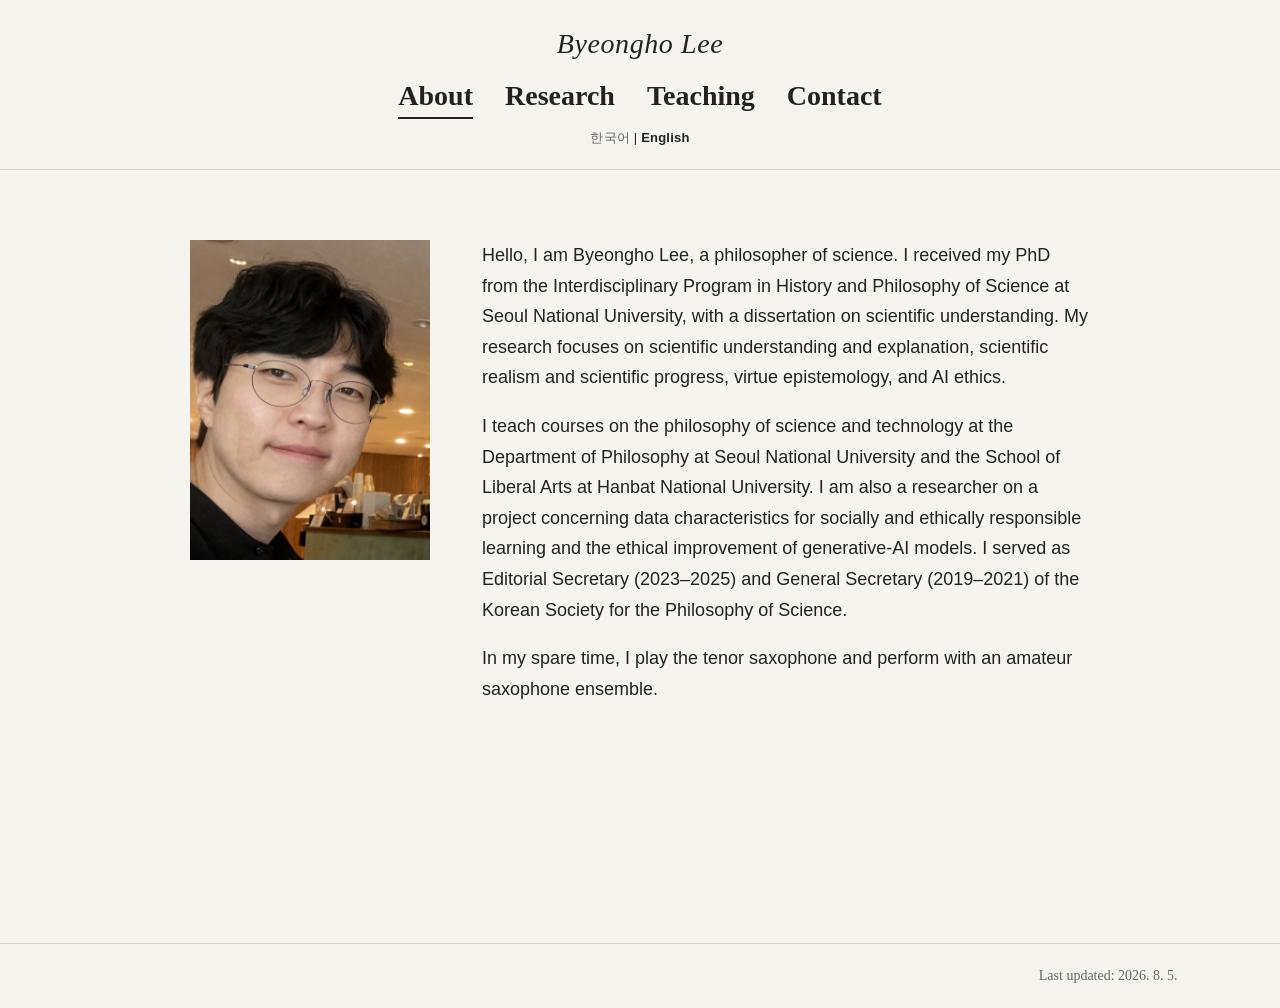
==== en/index.html @ 71431250 "Update index.html" ====
<!doctype html>
<html lang="en">
<head>
  <meta charset="UTF-8">
  <meta name="viewport" content="width=device-width, initial-scale=1.0">
  <title>Byeongho Lee | Philosopher of Science</title>
  <link rel="stylesheet" href="../style.css">
</head>

<body>
  <header>
    <p class="site-title">
      <a href="index.html">Byeongho Lee</a>
    </p>

    <nav>
      <a href="index.html" aria-current="page">About</a>
      <a href="research.html">Research</a>
      <a href="teaching.html">Teaching</a>
      <a href="contact.html">Contact</a>
    </nav>
    <p class="language-switch"><a href="../index.html">한국어</a> | <span aria-current="true">English</span></p>
  </header>

  <main>
    <section id="about">
      <img
        class="profile-photo"
        src="../profile.png"
        alt="Byeongho Lee"
      >

      <div class="about-copy">
        <p>
          Hello, I am Byeongho Lee, a philosopher of science. I received my
          PhD from the Interdisciplinary Program in History and Philosophy of
          Science at Seoul National University, with a dissertation on
          scientific understanding. My research focuses on scientific
          understanding and explanation, scientific realism and scientific
          progress, virtue epistemology, and AI ethics.
        </p>

        <p>
          I teach courses on the philosophy of science and technology at the
          Department of Philosophy at Seoul National University and the School
          of Liberal Arts at Hanbat National University. I am also a
          researcher on a project concerning data characteristics for socially
          and ethically responsible learning and the ethical improvement of
          generative-AI models. I served as Editorial Secretary (2023–2025)
          and General Secretary (2019–2021) of the Korean Society for the
          Philosophy of Science.
        </p>

        <p>
          In my spare time, I play the tenor saxophone and perform with an
          amateur saxophone ensemble.
        </p>
      </div>
    </section>
  </main>

  <footer class="site-footer">
    Last updated: 2026. 8. 5.
  </footer>
</body>
</html>
---- style.css ----
@font-face {
  font-family: "Site Latin";
  src: local("Times New Roman");
  unicode-range: U+0000-024F;
}

body {
  margin: 0;
  background: #f6f4ef;
  color: #222222;
  font-family: "Site Latin", Arial, sans-serif;
}

header {
  display: flex;
  flex-direction: column;
  align-items: center;
  gap: 12px;
  padding: 20px 8vw;
  border-bottom: 1px solid #d8d3c9;
}

.site-title {
  margin: 0;
}

.site-title a {
  color: #222222;
  font-family: "Times New Roman", serif;
  font-size: 28px;
  font-weight: normal;
  font-style: italic;
  letter-spacing: 0.6px;
  text-decoration: none;
}

.site-title a:hover {
  color: #9a3d26;
}

nav {
  display: flex;
  gap: 32px;
}

nav a {
  color: #222222;
  font-family: "Times New Roman", serif;
  font-size: 28px;
  font-weight: bold;
  padding-bottom: 5px;
  text-decoration: none;
  text-transform: none;
}

nav a:hover {
  color: #9a3d26;
}

nav a[aria-current="page"] {
  border-bottom: 2px solid currentColor;
}

main {
  box-sizing: border-box;
  width: 100%;
  max-width: none;
  padding: 11vw 8vw;
  padding-top: 5.5vw;
  display: flex;
  justify-content: center;
}

#about {
  box-sizing: border-box;
  width: min(900px, 100%);
  display: grid;
  grid-template-columns: 240px minmax(0, 1fr);
  gap: 52px;
  align-items: start;
}

h1,
h2 {
  font-family: "Site Latin", Arial, sans-serif;
}

h1 {
  margin: 0 0 16px;
  font-size: 24px;
}

h2 {
  margin: 0 0 28px;
  font-size: 48px;
}

p {
  max-width: 700px;
  font-size: 18px;
  line-height: 1.7;
}

p,
li,
summary {
  word-break: keep-all;
}

.profile-photo {
  display: block;
  width: 100%;
  aspect-ratio: 3 / 4;
  object-fit: cover;
  object-position: center 35%;
}

.about-copy h1 {
  margin-top: 0;
}

.about-copy p:first-child {
  margin-top: 0;
}

.research-page {
  width: min(900px, 100%);
}

.research-page h1 {
  font-size: 48px;
}

.research-section {
  margin-top: 88px;
  padding-top: 52px;
  border-top: 1px solid #d8d3c9;
}

.research-page h2 {
  margin: 0 0 36px;
  font-size: 40px;
}

.research-page h3 {
  margin: 48px 0 16px;
  font-size: 24px;
  font-weight: normal;
}

.works-list {
  margin: 0;
  padding: 0;
  list-style: none;
}

.works-list li {
  padding: 18px 0;
  padding-left: 2em;
  border-top: 1px solid #d8d3c9;
  font-size: 18px;
  line-height: 1.7;
  text-indent: -2em;
}

.works-list li:last-child {
  border-bottom: 1px solid #d8d3c9;
}

.works-group {
  margin-top: 48px;
}

.works-group summary {
  cursor: pointer;
  font-size: 24px;
  font-weight: normal;
  list-style: none;
}

.works-group summary::-webkit-details-marker {
  display: none;
}

.works-group summary::before {
  content: "+";
  display: inline-block;
  width: 28px;
}

.works-group[open] summary::before {
  content: "−";
}

.works-group .works-list {
  margin-top: 16px;
}

.contact-email {
  color: #222222;
  text-underline-offset: 4px;
}

.site-footer {
  margin-top: 80px;
  padding: 24px 8vw;
  border-top: 1px solid #d8d3c9;
  color: #666666;
  font-family: "Times New Roman", Arial, sans-serif;
  font-size: 14px;
  text-align: right;
}

.scholar-link {
  margin: -20px 0 36px;
  font-size: 14px;
}

.scholar-link a {
  color: #222222;
  text-decoration: none;
}

.scholar-link a:hover {
  color: #9a3d26;
  text-decoration: underline;
  text-underline-offset: 4px;
}

@media (max-width: 650px) {
  header {
    gap: 10px;
    padding: 18px 6vw;
  }

  .site-title a {
    font-size: 20px;
  }

  nav {
    gap: 16px;
  }

  nav a {
  font-size: 20px;
}

  main {
    padding: 16vw 6vw;
    padding-top: 8vw;
  }

  #about {
    grid-template-columns: 1fr;
    gap: 28px;
  }

  .profile-photo {
    width: min(280px, 100%);
  }
}
.language-switch {
  margin: -4px 0 0;
  font-family: Arial, sans-serif;
  font-size: 13px;
  letter-spacing: 0.2px;
}

.language-switch a {
  color: #666666;
  text-decoration: none;
}

.language-switch a:hover {
  color: #9a3d26;
  text-decoration: underline;
  text-underline-offset: 3px;
}

.language-switch span[aria-current="true"] {
  color: #222222;
  font-weight: bold;
}
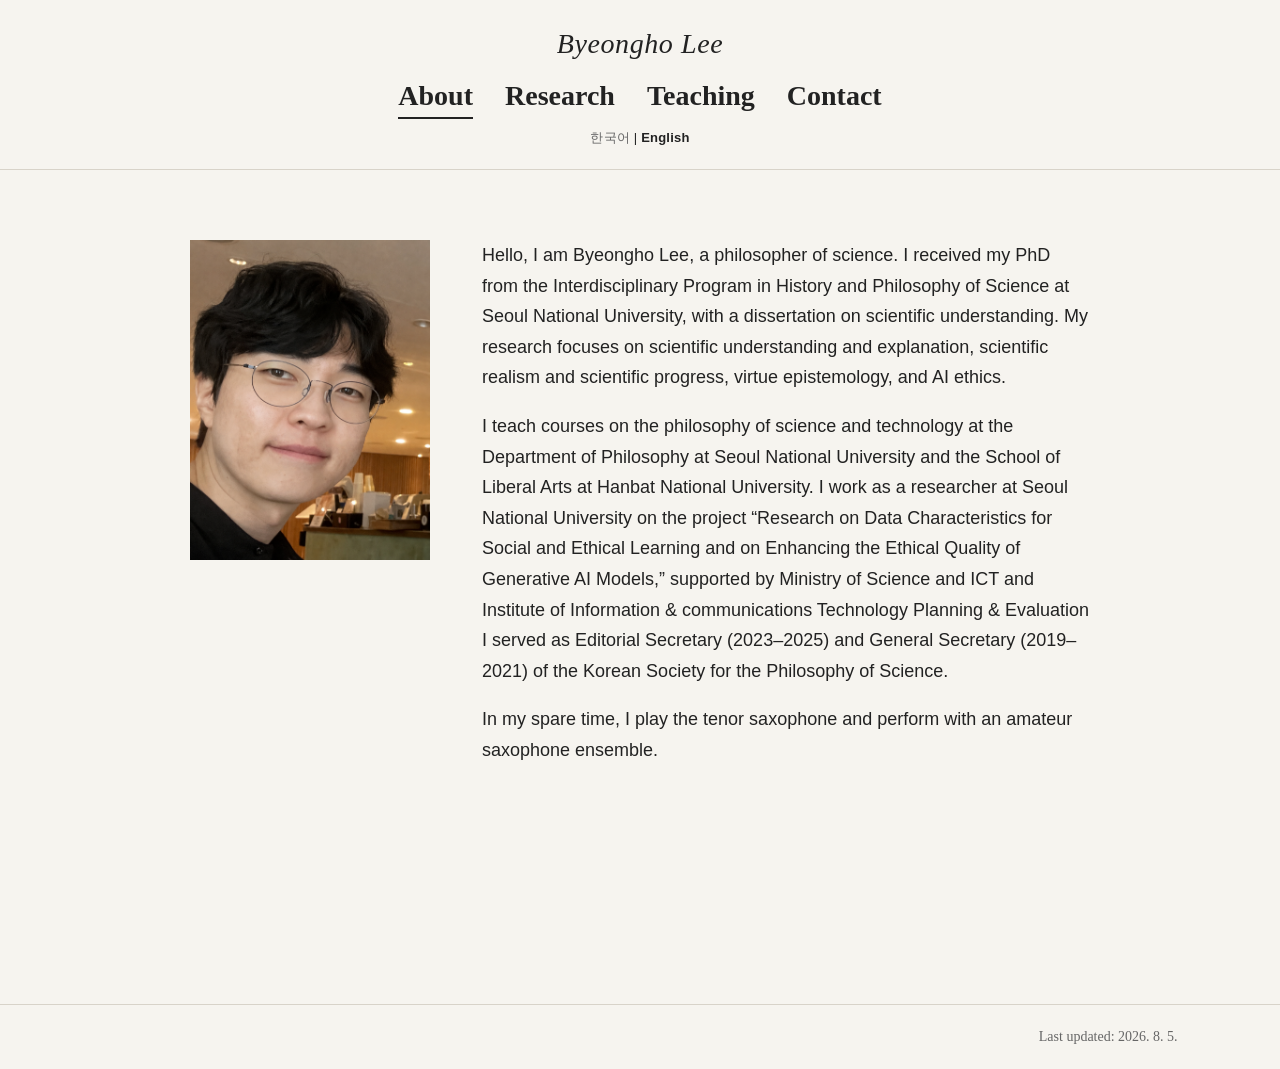
==== commit f05a5828: "Update index.html" ====
--- a/en/index.html
+++ b/en/index.html
@@ -43,10 +43,9 @@
         <p>
           I teach courses on the philosophy of science and technology at the
           Department of Philosophy at Seoul National University and the School
-          of Liberal Arts at Hanbat National University. I am also a
-          researcher on a project concerning data characteristics for socially
-          and ethically responsible learning and the ethical improvement of
-          generative-AI models. I served as Editorial Secretary (2023–2025)
+          of Liberal Arts at Hanbat National University. I work as a researcher at Seoul National University on the project
+  “Research on Data Characteristics for Social and Ethical Learning and on
+  Enhancing the Ethical Quality of Generative AI Models,” supported by Ministry of Science and ICT and Institute of Information & communications Technology Planning & Evaluation I served as Editorial Secretary (2023–2025)
           and General Secretary (2019–2021) of the Korean Society for the
           Philosophy of Science.
         </p>
--- a/style.css
+++ b/style.css
@@ -255,9 +255,12 @@
     gap: 28px;
   }
 
-  .profile-photo {
-    width: min(280px, 100%);
-  }
+.profile-photo {
+  display: block;
+  width: min(280px, 100%);
+  margin: 0 auto;
+  justify-self: center;
+}
 }
 .language-switch {
   margin: -4px 0 0;
@@ -281,3 +284,6 @@
   color: #222222;
   font-weight: bold;
 }
+.contact-page {
+  text-align: center;
+}
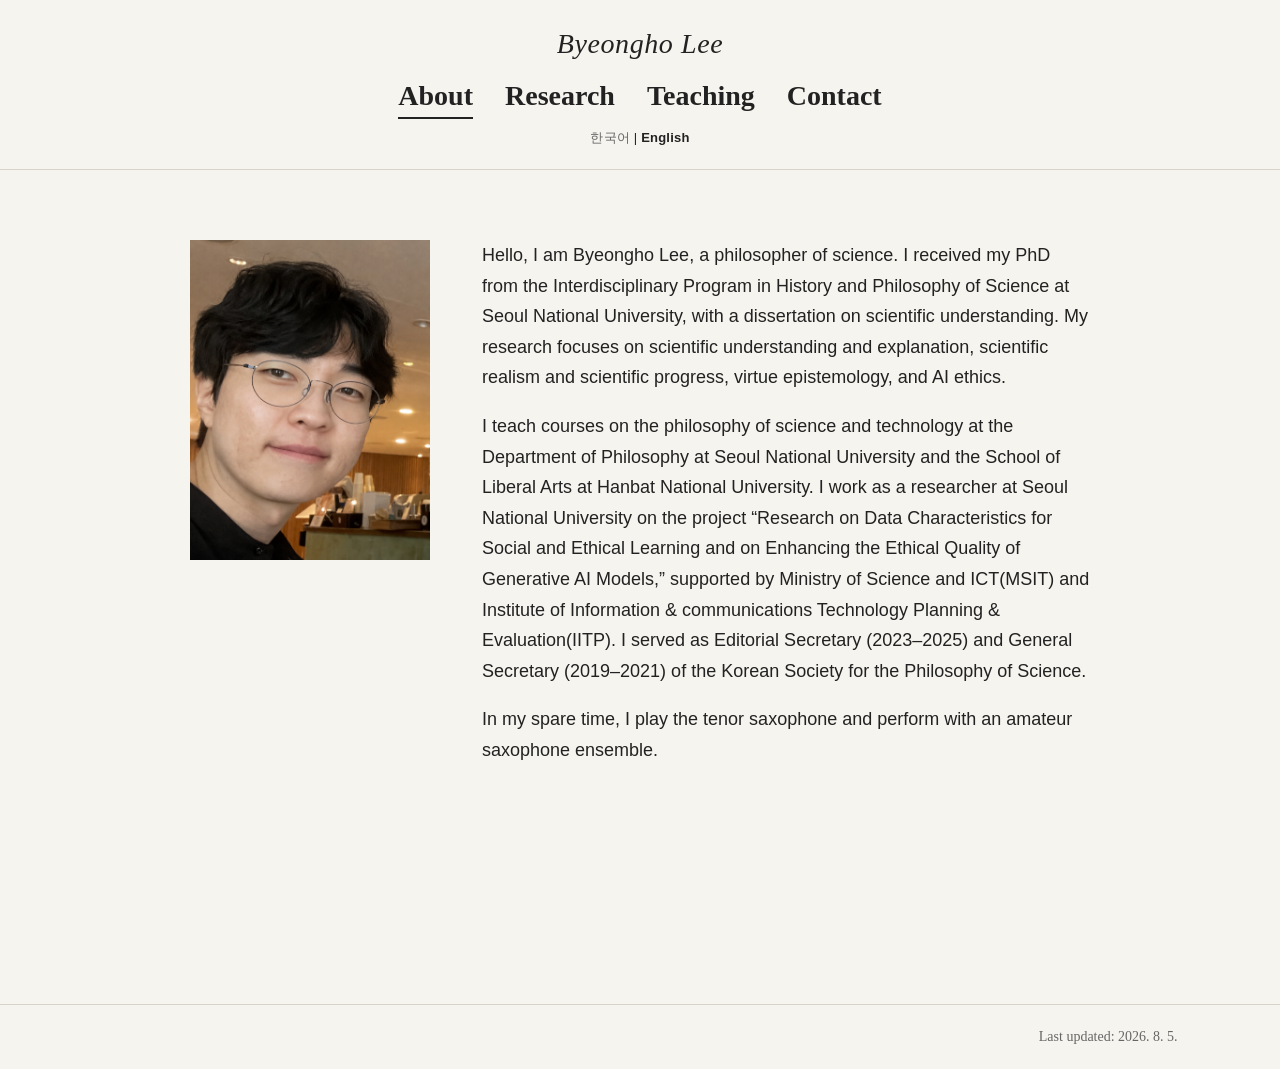
==== commit b24a9d7c: "Update index.html" ====
--- a/en/index.html
+++ b/en/index.html
@@ -45,7 +45,7 @@
           Department of Philosophy at Seoul National University and the School
           of Liberal Arts at Hanbat National University. I work as a researcher at Seoul National University on the project
   “Research on Data Characteristics for Social and Ethical Learning and on
-  Enhancing the Ethical Quality of Generative AI Models,” supported by Ministry of Science and ICT and Institute of Information & communications Technology Planning & Evaluation I served as Editorial Secretary (2023–2025)
+  Enhancing the Ethical Quality of Generative AI Models,” supported by Ministry of Science and ICT(MSIT) and Institute of Information & communications Technology Planning & Evaluation(IITP). I served as Editorial Secretary (2023–2025)
           and General Secretary (2019–2021) of the Korean Society for the
           Philosophy of Science.
         </p>
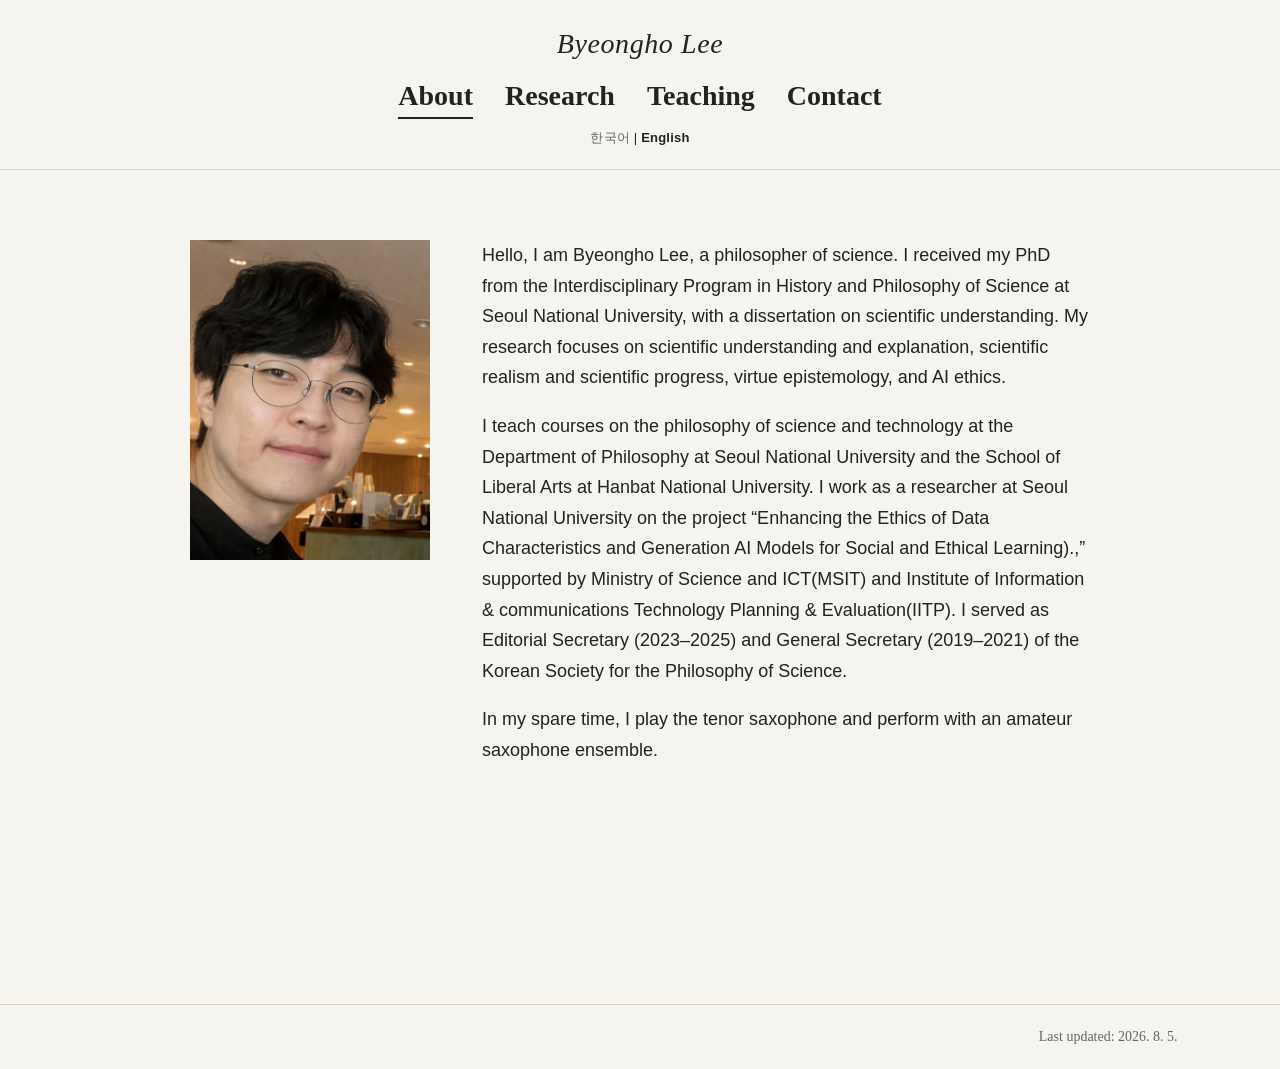
==== commit 1bbd3835: "Update index.html" ====
--- a/en/index.html
+++ b/en/index.html
@@ -44,8 +44,7 @@
           I teach courses on the philosophy of science and technology at the
           Department of Philosophy at Seoul National University and the School
           of Liberal Arts at Hanbat National University. I work as a researcher at Seoul National University on the project
-  “Research on Data Characteristics for Social and Ethical Learning and on
-  Enhancing the Ethical Quality of Generative AI Models,” supported by Ministry of Science and ICT(MSIT) and Institute of Information & communications Technology Planning & Evaluation(IITP). I served as Editorial Secretary (2023–2025)
+  “Enhancing the Ethics of Data Characteristics and Generation AI Models for Social and Ethical Learning).,” supported by Ministry of Science and ICT(MSIT) and Institute of Information & communications Technology Planning & Evaluation(IITP). I served as Editorial Secretary (2023–2025)
           and General Secretary (2019–2021) of the Korean Society for the
           Philosophy of Science.
         </p>
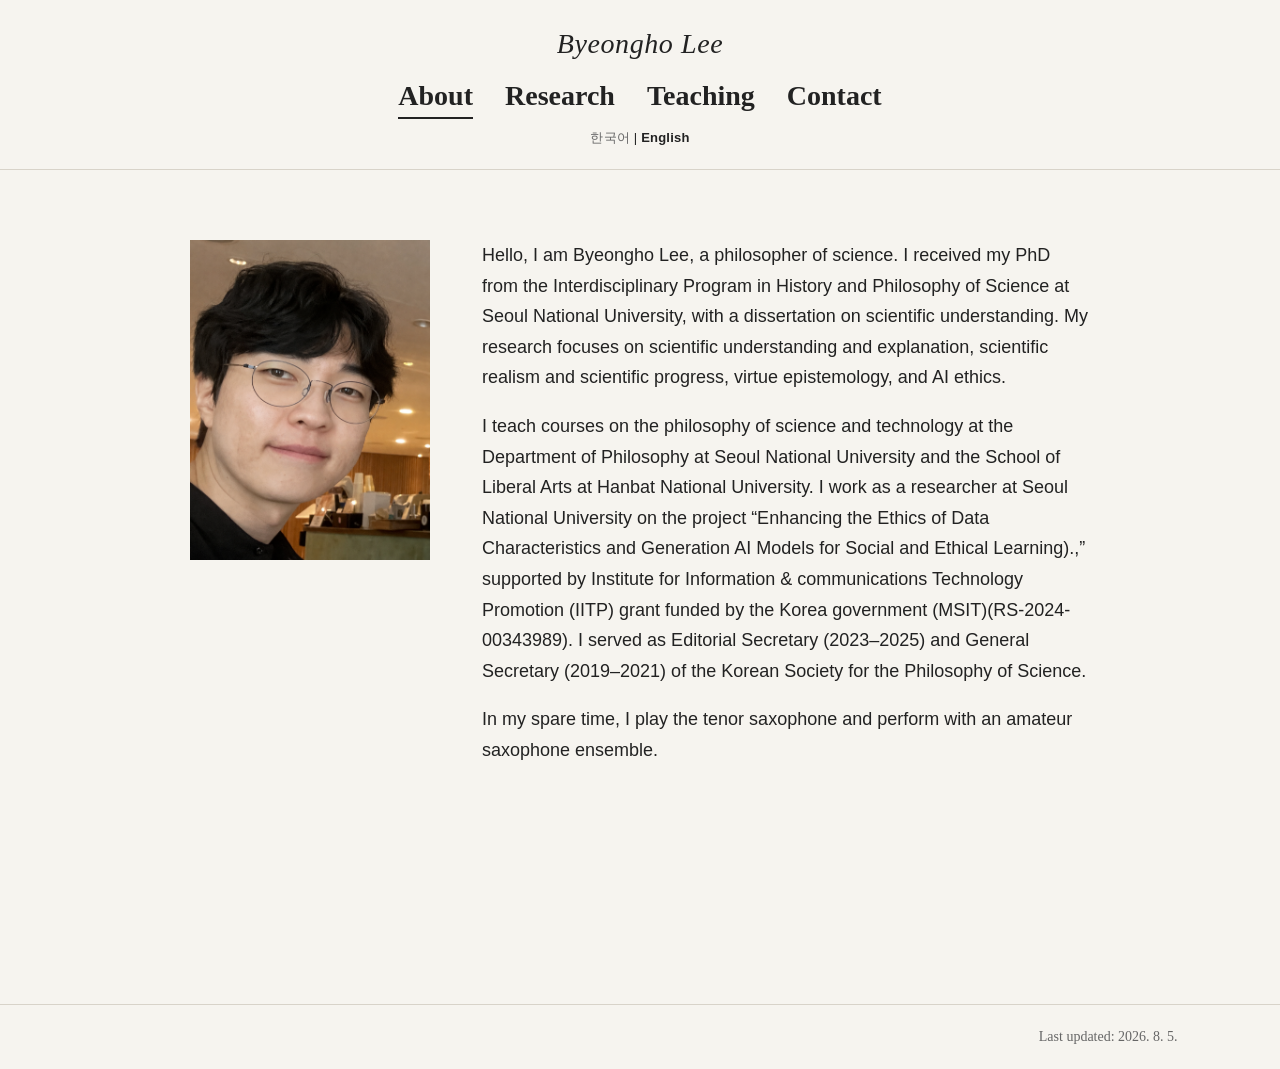
==== commit 8d619c08: "Update index.html" ====
--- a/en/index.html
+++ b/en/index.html
@@ -44,7 +44,7 @@
           I teach courses on the philosophy of science and technology at the
           Department of Philosophy at Seoul National University and the School
           of Liberal Arts at Hanbat National University. I work as a researcher at Seoul National University on the project
-  “Enhancing the Ethics of Data Characteristics and Generation AI Models for Social and Ethical Learning).,” supported by Ministry of Science and ICT(MSIT) and Institute of Information & communications Technology Planning & Evaluation(IITP). I served as Editorial Secretary (2023–2025)
+  “Enhancing the Ethics of Data Characteristics and Generation AI Models for Social and Ethical Learning).,” supported by Institute for Information & communications Technology Promotion (IITP) grant funded by the Korea government (MSIT)(RS-2024-00343989). I served as Editorial Secretary (2023–2025)
           and General Secretary (2019–2021) of the Korean Society for the
           Philosophy of Science.
         </p>
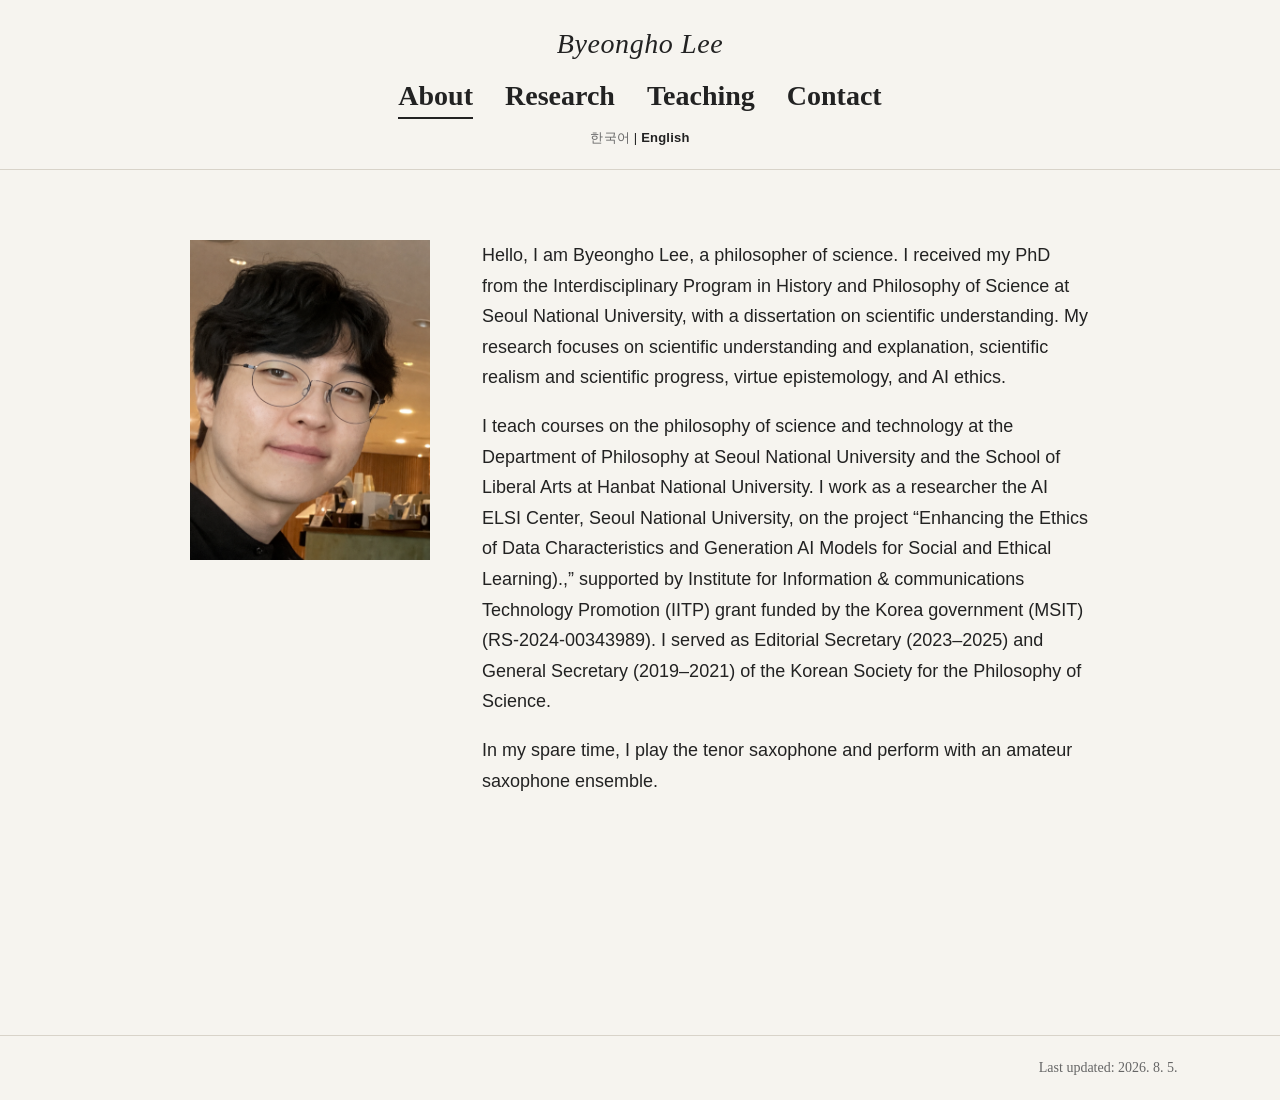
==== commit eaeee1cc: "Update index.html" ====
--- a/en/index.html
+++ b/en/index.html
@@ -43,8 +43,8 @@
         <p>
           I teach courses on the philosophy of science and technology at the
           Department of Philosophy at Seoul National University and the School
-          of Liberal Arts at Hanbat National University. I work as a researcher at Seoul National University on the project
-  “Enhancing the Ethics of Data Characteristics and Generation AI Models for Social and Ethical Learning).,” supported by Institute for Information & communications Technology Promotion (IITP) grant funded by the Korea government (MSIT)(RS-2024-00343989). I served as Editorial Secretary (2023–2025)
+          of Liberal Arts at Hanbat National University. I work as a researcher the AI ELSI Center, Seoul National University,
+  on the project “Enhancing the Ethics of Data Characteristics and Generation AI Models for Social and Ethical Learning).,” supported by Institute for Information & communications Technology Promotion (IITP) grant funded by the Korea government (MSIT)(RS-2024-00343989). I served as Editorial Secretary (2023–2025)
           and General Secretary (2019–2021) of the Korean Society for the
           Philosophy of Science.
         </p>
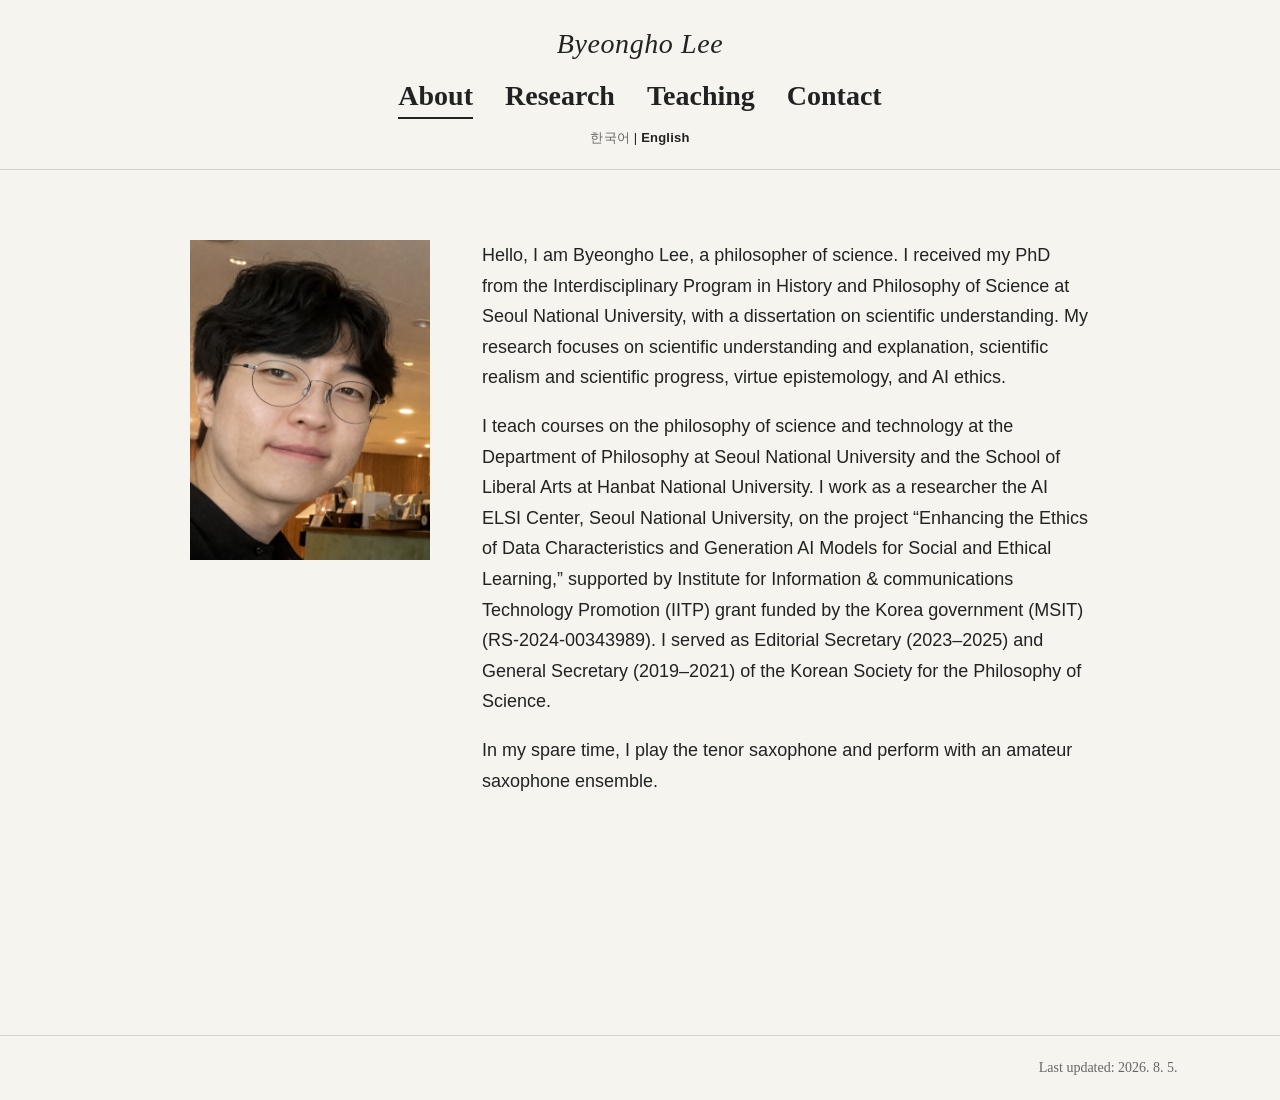
==== commit 78a28c00: "Update index.html" ====
--- a/en/index.html
+++ b/en/index.html
@@ -44,7 +44,7 @@
           I teach courses on the philosophy of science and technology at the
           Department of Philosophy at Seoul National University and the School
           of Liberal Arts at Hanbat National University. I work as a researcher the AI ELSI Center, Seoul National University,
-  on the project “Enhancing the Ethics of Data Characteristics and Generation AI Models for Social and Ethical Learning).,” supported by Institute for Information & communications Technology Promotion (IITP) grant funded by the Korea government (MSIT)(RS-2024-00343989). I served as Editorial Secretary (2023–2025)
+  on the project “Enhancing the Ethics of Data Characteristics and Generation AI Models for Social and Ethical Learning,” supported by Institute for Information & communications Technology Promotion (IITP) grant funded by the Korea government (MSIT)(RS-2024-00343989). I served as Editorial Secretary (2023–2025)
           and General Secretary (2019–2021) of the Korean Society for the
           Philosophy of Science.
         </p>
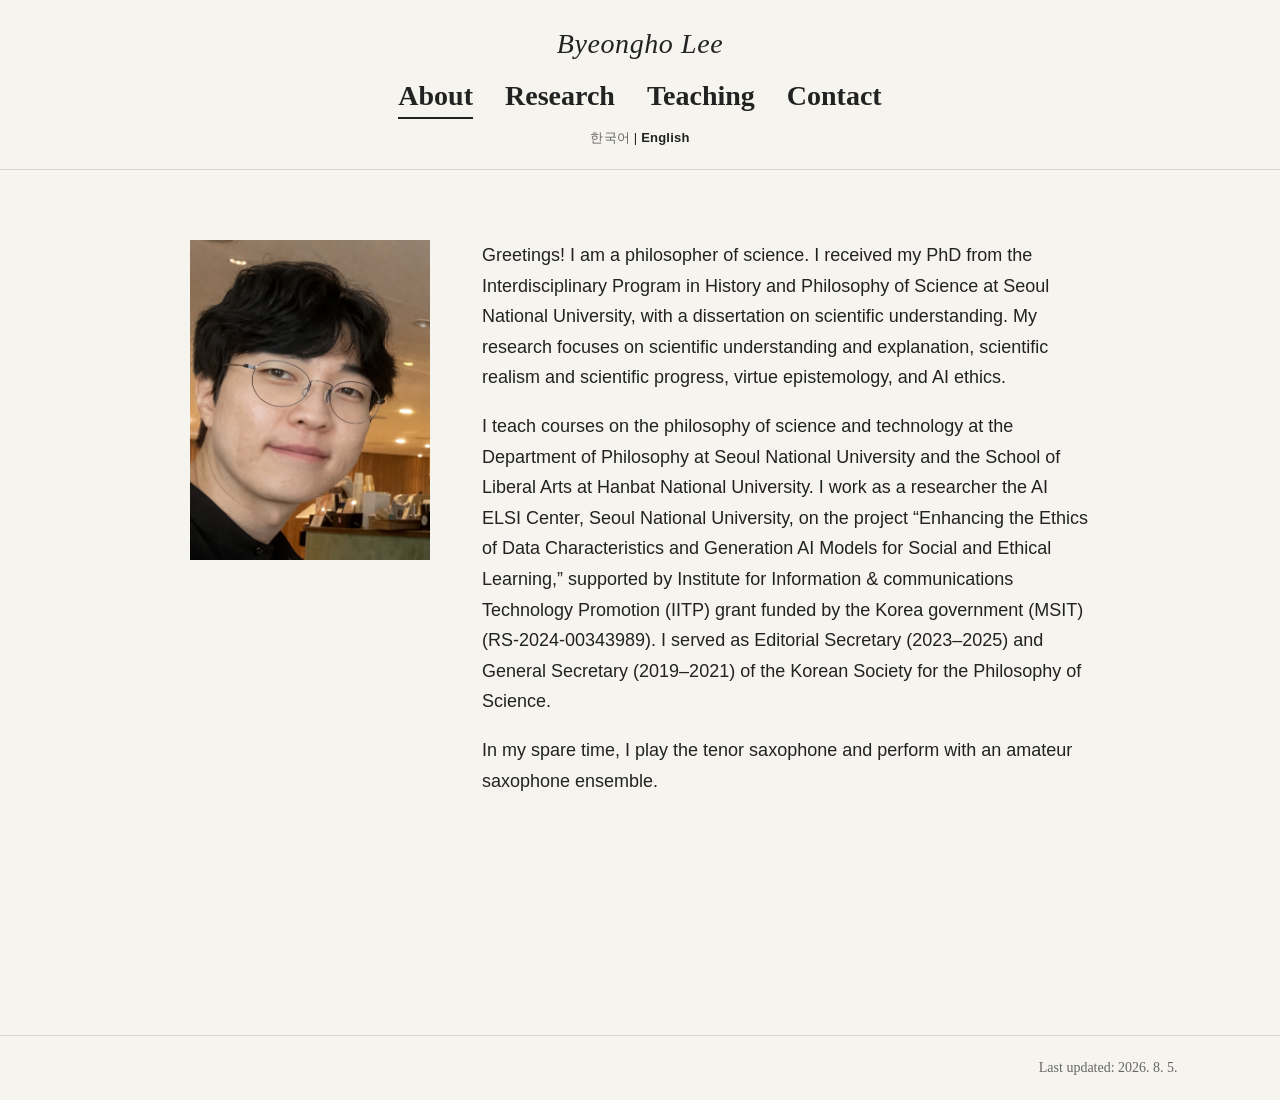
==== commit 1510ae88: "Update index.html" ====
--- a/en/index.html
+++ b/en/index.html
@@ -32,7 +32,7 @@
 
       <div class="about-copy">
         <p>
-          Hello, I am Byeongho Lee, a philosopher of science. I received my
+          Greetings! I am a philosopher of science. I received my
           PhD from the Interdisciplinary Program in History and Philosophy of
           Science at Seoul National University, with a dissertation on
           scientific understanding. My research focuses on scientific
--- a/style.css
+++ b/style.css
@@ -287,3 +287,6 @@
 .contact-page {
   text-align: center;
 }
+html[lang="en"] .scholar-link {
+  font-size: 18px;
+}
